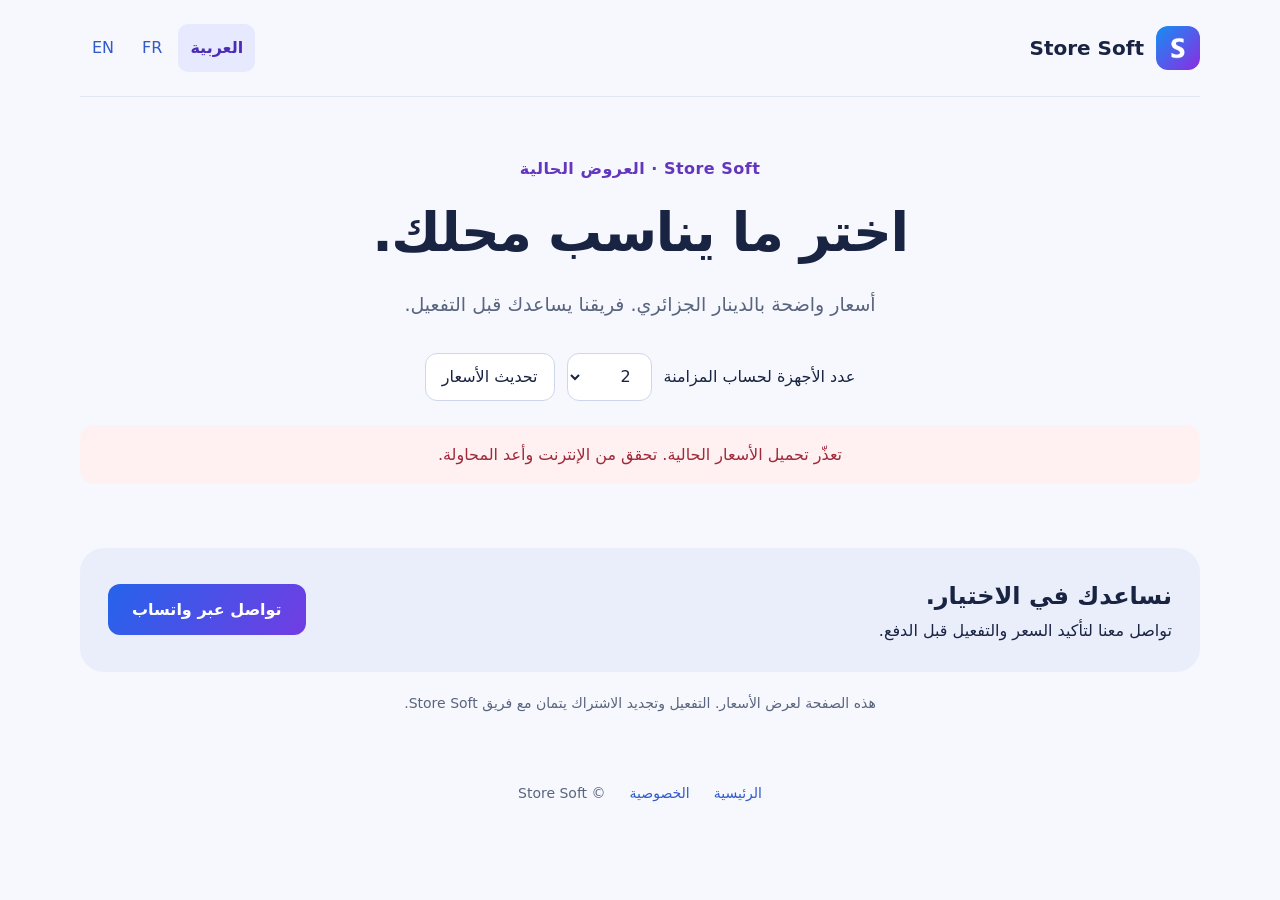
==== pricing/index.html @ 83c3d865 "Add live public pricing managed through Billing" ====
<!DOCTYPE html>
<html lang="ar" dir="rtl">
<head>
  <meta charset="utf-8" />
  <meta name="viewport" content="width=device-width, initial-scale=1" />
  <title>Store Soft — الأسعار والعروض</title>
  <meta name="description" content="الأسعار والعروض الحالية لـ Store Soft. تواصل معنا لاختيار العرض المناسب لمحلك." />
  <meta name="referrer" content="strict-origin-when-cross-origin" />
  <link rel="icon" type="image/png" href="/assets/icon.png" />
  <link rel="canonical" href="https://yousoft.site/pricing/" />
  <link rel="stylesheet" href="pricing.css?v=20261019" />
  <script src="pricing.js?v=20261019" defer></script>
</head>
<body>
  <header class="topbar wrap">
    <a class="brand" href="/" aria-label="Store Soft"><img src="/assets/icon.png" width="44" height="44" alt="" /><strong>Store Soft</strong></a>
    <nav aria-label="Language" class="languages">
      <a href="?lang=ar" lang="ar" data-lang="ar">العربية</a>
      <a href="?lang=fr" lang="fr" data-lang="fr">FR</a>
      <a href="?lang=en" lang="en" data-lang="en">EN</a>
    </nav>
  </header>
  <main class="wrap">
    <section class="intro">
      <p class="eyebrow" data-ui="eyebrow">Store Soft · العروض الحالية</p>
      <h1 data-ui="heading">اختر ما يناسب محلك.</h1>
      <p class="lead" data-ui="intro">أسعار واضحة بالدينار الجزائري. فريقنا يساعدك قبل التفعيل.</p>
    </section>
    <section class="price-controls" aria-label="Pricing">
      <label id="devicesLabel" for="devices" data-ui="devices">عدد الأجهزة لحساب المزامنة</label>
      <select id="devices" aria-labelledby="devicesLabel"><option value="2">2</option></select>
      <button id="refresh" type="button" data-ui="refresh">تحديث الأسعار</button>
    </section>
    <p id="status" role="status" aria-live="polite" data-ui="loading">جارٍ تحميل العروض…</p>
    <div id="offers" class="offers" aria-busy="true"></div>
    <noscript><p class="notice">فعّل JavaScript لعرض الأسعار الحالية. · Activez JavaScript pour voir les tarifs actuels. · Enable JavaScript to see current prices.</p></noscript>
    <aside class="support">
      <div><h2 data-ui="supportTitle">نساعدك في الاختيار.</h2><p data-ui="supportBody">تواصل معنا لتأكيد السعر والتفعيل قبل الدفع.</p></div>
      <a class="button" id="support" href="https://wa.me/213654338649" data-ui="contact">تواصل عبر واتساب</a>
    </aside>
    <p class="footnote" data-ui="separate">هذه الصفحة لعرض الأسعار. التفعيل وتجديد الاشتراك يتمان مع فريق Store Soft.</p>
  </main>
  <footer class="wrap"><a href="/" data-ui="home">الرئيسية</a><a href="/privacy.html" data-ui="privacy">الخصوصية</a><span>© Store Soft</span></footer>
</body>
</html>
---- pricing/pricing.css ----
:root { color-scheme: light; font-family: system-ui, -apple-system, "Segoe UI", sans-serif; color: #192442; background: #f6f8fd; --blue: #2563eb; --purple: #713de3; }
* { box-sizing: border-box; }
body { margin: 0; line-height: 1.7; }
a { color: #315aca; text-decoration: none; }
button, select { font: inherit; color: inherit; }
button, select, .button, .languages a, footer a { min-height: 48px; }
button, select { border: 1px solid #cdd6eb; border-radius: 12px; background: white; padding: 8px 16px; cursor: pointer; }
button:hover, .languages a:hover { background: #eef2ff; }
:focus-visible { outline: 3px solid #7543e6; outline-offset: 3px; }
.wrap { width: calc(100% - 40px); max-width: 1120px; margin: auto; }
.topbar { display: flex; justify-content: space-between; align-items: center; gap: 16px; padding-block: 24px; border-bottom: 1px solid #e1e6f3; }
.brand { display: flex; align-items: center; gap: 12px; color: #192442; font-size: 20px; white-space: nowrap; }
.brand img { border-radius: 12px; }
.languages { display: flex; gap: 4px; }
.languages a { padding: 10px 12px; border-radius: 10px; display: inline-flex; align-items: center; }
.languages a[aria-current="true"] { background: #e7eaff; color: #4b2db4; font-weight: 700; }
.intro { max-width: 820px; margin: 58px auto 32px; text-align: center; }
.eyebrow { color: #6336bd; font-weight: 700; letter-spacing: .03em; }
h1 { font-size: clamp(32px, 5vw, 54px); line-height: 1.3; margin: 12px 0 20px; letter-spacing: -.025em; }
.lead { color: #59647e; font-size: 19px; }
.price-controls { display: flex; justify-content: center; align-items: center; flex-wrap: wrap; gap: 12px; }
#devices { min-width: 84px; }
#status { text-align: center; color: #59647e; min-height: 28px; margin: 24px 0; }
#status.error { color: #9f2939; background: #fff0f1; padding: 16px; border-radius: 14px; }
.offers { display: flex; align-items: stretch; gap: 24px; flex-wrap: wrap; }
.offer { min-width: 0; flex: 1 1 350px; border: 1px solid #dce3f3; border-radius: 24px; background: #fff; padding: 32px; display: flex; flex-direction: column; box-shadow: 0 12px 40px #283f7710; overflow-wrap: anywhere; }
.offer[data-code="sync"] { border-color: #9272e9; border-top: 5px solid #7543e6; padding-top: 28px; }
.offer h2 { margin: 0 0 12px; font-size: 24px; line-height: 1.4; }
.description { color: #59647e; margin: 0 0 20px; }
.amount { font-size: clamp(30px, 4vw, 42px); color: #253e83; font-weight: 800; line-height: 1.25; margin: 12px 0 4px; font-variant-numeric: tabular-nums; }
.period { margin: 0; color: #59647e; }
.breakdown { padding: 16px; border-radius: 14px; background: #f3f5fc; font-size: 14px; margin-top: 16px; }
.breakdown p { margin: 4px 0; }
.billing-note { color: #59647e; font-size: 14px; }
.features { padding: 0; list-style: none; margin: 20px 0 28px; flex: 1; }
.features li { padding-block: 8px; padding-inline-start: 25px; position: relative; }
.features li::before { content: "✓"; position: absolute; inset-inline-start: 0; color: #6840c0; font-weight: 700; }
.button { display: inline-flex; align-items: center; justify-content: center; border-radius: 12px; padding: 12px 24px; background: linear-gradient(120deg, #2563eb, #713de3); color: white; font-weight: 700; text-align: center; }
.button:hover { filter: brightness(1.08); }
.support { margin: 40px 0 20px; padding: 28px; border-radius: 24px; background: #eaeefb; display: flex; align-items: center; justify-content: space-between; gap: 24px; }
.support h2, .support p { margin: 0; }
.footnote { color: #59647e; font-size: 14px; text-align: center; }
footer { display: flex; justify-content: center; flex-wrap: wrap; align-items: center; gap: 24px; padding-block: 40px; color: #59647e; font-size: 14px; }
footer a { display: inline-flex; align-items: center; }
@media (max-width: 599px) { .wrap { width: calc(100% - 32px); } .topbar { gap: 8px; flex-wrap: wrap; padding-block: 16px; } .brand { font-size: 18px; gap: 8px; } .languages a { padding-inline: 10px; } .intro { margin-top: 32px; } .lead { font-size: 17px; } .offer { padding: 24px; flex-basis: 100%; } .offer[data-code="sync"] { padding-top: 20px; } .price-controls label { flex-basis: 100%; text-align: center; } .support { flex-direction: column; align-items: stretch; padding: 24px; } }
@media (prefers-reduced-motion: no-preference) { .button { transition: filter .15s; } }
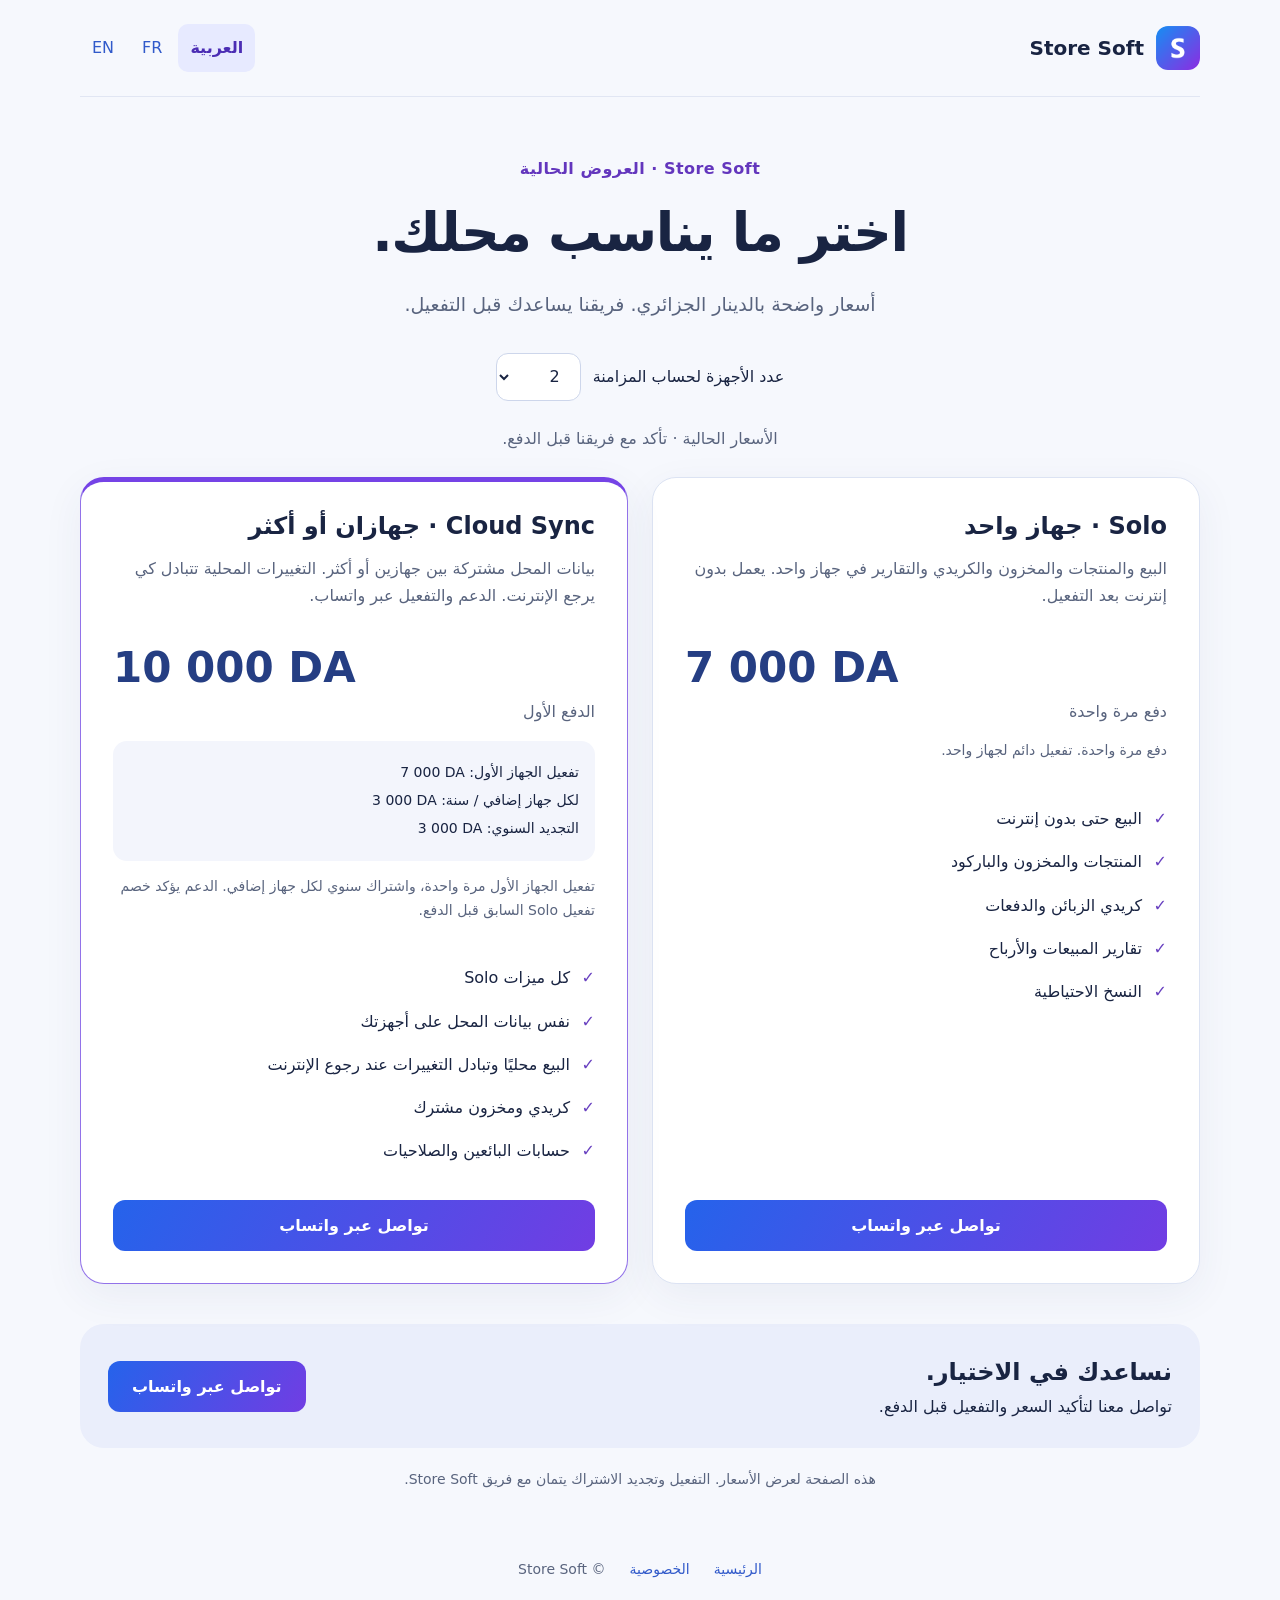
==== commit d433aedc: "Keep commercial pricing and features in the static website" ====
--- a/pricing/index.html
+++ b/pricing/index.html
@@ -8,8 +8,9 @@
   <meta name="referrer" content="strict-origin-when-cross-origin" />
   <link rel="icon" type="image/png" href="/assets/icon.png" />
   <link rel="canonical" href="https://yousoft.site/pricing/" />
-  <link rel="stylesheet" href="pricing.css?v=20261019" />
-  <script src="pricing.js?v=20261019" defer></script>
+  <link rel="stylesheet" href="pricing.css?v=20261019-compat" />
+  <script src="offers.js?v=20261019-static" defer></script>
+  <script src="pricing.js?v=20261019-static" defer></script>
 </head>
 <body>
   <header class="topbar wrap">
@@ -29,7 +30,6 @@
     <section class="price-controls" aria-label="Pricing">
       <label id="devicesLabel" for="devices" data-ui="devices">عدد الأجهزة لحساب المزامنة</label>
       <select id="devices" aria-labelledby="devicesLabel"><option value="2">2</option></select>
-      <button id="refresh" type="button" data-ui="refresh">تحديث الأسعار</button>
     </section>
     <p id="status" role="status" aria-live="polite" data-ui="loading">جارٍ تحميل العروض…</p>
     <div id="offers" class="offers" aria-busy="true"></div>
--- a/pricing/pricing.css
+++ b/pricing/pricing.css
@@ -8,7 +8,7 @@
 button:hover, .languages a:hover { background: #eef2ff; }
 :focus-visible { outline: 3px solid #7543e6; outline-offset: 3px; }
 .wrap { width: calc(100% - 40px); max-width: 1120px; margin: auto; }
-.topbar { display: flex; justify-content: space-between; align-items: center; gap: 16px; padding-block: 24px; border-bottom: 1px solid #e1e6f3; }
+.topbar { display: flex; justify-content: space-between; align-items: center; gap: 16px; padding: 24px 0; border-bottom: 1px solid #e1e6f3; }
 .brand { display: flex; align-items: center; gap: 12px; color: #192442; font-size: 20px; white-space: nowrap; }
 .brand img { border-radius: 12px; }
 .languages { display: flex; gap: 4px; }
@@ -16,31 +16,43 @@
 .languages a[aria-current="true"] { background: #e7eaff; color: #4b2db4; font-weight: 700; }
 .intro { max-width: 820px; margin: 58px auto 32px; text-align: center; }
 .eyebrow { color: #6336bd; font-weight: 700; letter-spacing: .03em; }
-h1 { font-size: clamp(32px, 5vw, 54px); line-height: 1.3; margin: 12px 0 20px; letter-spacing: -.025em; }
+h1 { font-size: 32px; font-size: clamp(32px, 5vw, 54px); line-height: 1.3; margin: 12px 0 20px; letter-spacing: -.025em; }
 .lead { color: #59647e; font-size: 19px; }
 .price-controls { display: flex; justify-content: center; align-items: center; flex-wrap: wrap; gap: 12px; }
 #devices { min-width: 84px; }
 #status { text-align: center; color: #59647e; min-height: 28px; margin: 24px 0; }
 #status.error { color: #9f2939; background: #fff0f1; padding: 16px; border-radius: 14px; }
 .offers { display: flex; align-items: stretch; gap: 24px; flex-wrap: wrap; }
-.offer { min-width: 0; flex: 1 1 350px; border: 1px solid #dce3f3; border-radius: 24px; background: #fff; padding: 32px; display: flex; flex-direction: column; box-shadow: 0 12px 40px #283f7710; overflow-wrap: anywhere; }
+.offer { min-width: 0; flex: 1 1 350px; border: 1px solid #dce3f3; border-radius: 24px; background: #fff; padding: 32px; display: flex; flex-direction: column; box-shadow: 0 12px 40px #283f7710; overflow-wrap: break-word; overflow-wrap: anywhere; }
 .offer[data-code="sync"] { border-color: #9272e9; border-top: 5px solid #7543e6; padding-top: 28px; }
 .offer h2 { margin: 0 0 12px; font-size: 24px; line-height: 1.4; }
 .description { color: #59647e; margin: 0 0 20px; }
-.amount { font-size: clamp(30px, 4vw, 42px); color: #253e83; font-weight: 800; line-height: 1.25; margin: 12px 0 4px; font-variant-numeric: tabular-nums; }
+.amount { font-size: 30px; font-size: clamp(30px, 4vw, 42px); color: #253e83; font-weight: 800; line-height: 1.25; margin: 12px 0 4px; font-variant-numeric: tabular-nums; }
 .period { margin: 0; color: #59647e; }
 .breakdown { padding: 16px; border-radius: 14px; background: #f3f5fc; font-size: 14px; margin-top: 16px; }
 .breakdown p { margin: 4px 0; }
 .billing-note { color: #59647e; font-size: 14px; }
 .features { padding: 0; list-style: none; margin: 20px 0 28px; flex: 1; }
-.features li { padding-block: 8px; padding-inline-start: 25px; position: relative; }
-.features li::before { content: "✓"; position: absolute; inset-inline-start: 0; color: #6840c0; font-weight: 700; }
+.features li { padding: 8px 0 8px 25px; position: relative; }
+.features li::before { content: "✓"; position: absolute; left: 0; color: #6840c0; font-weight: 700; }
+[dir="rtl"] .features li { padding-right: 25px; padding-left: 0; }
+[dir="rtl"] .features li::before { left: auto; right: 0; }
 .button { display: inline-flex; align-items: center; justify-content: center; border-radius: 12px; padding: 12px 24px; background: linear-gradient(120deg, #2563eb, #713de3); color: white; font-weight: 700; text-align: center; }
 .button:hover { filter: brightness(1.08); }
 .support { margin: 40px 0 20px; padding: 28px; border-radius: 24px; background: #eaeefb; display: flex; align-items: center; justify-content: space-between; gap: 24px; }
 .support h2, .support p { margin: 0; }
 .footnote { color: #59647e; font-size: 14px; text-align: center; }
-footer { display: flex; justify-content: center; flex-wrap: wrap; align-items: center; gap: 24px; padding-block: 40px; color: #59647e; font-size: 14px; }
+footer { display: flex; justify-content: center; flex-wrap: wrap; align-items: center; gap: 24px; padding: 40px 0; color: #59647e; font-size: 14px; }
 footer a { display: inline-flex; align-items: center; }
-@media (max-width: 599px) { .wrap { width: calc(100% - 32px); } .topbar { gap: 8px; flex-wrap: wrap; padding-block: 16px; } .brand { font-size: 18px; gap: 8px; } .languages a { padding-inline: 10px; } .intro { margin-top: 32px; } .lead { font-size: 17px; } .offer { padding: 24px; flex-basis: 100%; } .offer[data-code="sync"] { padding-top: 20px; } .price-controls label { flex-basis: 100%; text-align: center; } .support { flex-direction: column; align-items: stretch; padding: 24px; } }
+@media (max-width: 599px) { .wrap { width: calc(100% - 32px); } .topbar { gap: 8px; flex-wrap: wrap; padding: 16px 0; } .brand { font-size: 18px; gap: 8px; } .languages a { padding: 10px; } .intro { margin-top: 32px; } .lead { font-size: 17px; } .offer { padding: 24px; flex-basis: 100%; } .offer[data-code="sync"] { padding-top: 20px; } .price-controls label { flex-basis: 100%; text-align: center; } .support { flex-direction: column; align-items: stretch; padding: 24px; } }
+/* Android's original WebView lacks flex gap and logical spacing. */
+@supports not (gap: 1px) {
+  .brand img { margin: 0 6px; }
+  .languages a { margin: 0 2px; }
+  .price-controls > * { margin: 6px; }
+  .offers { display: block; }
+  .offer { margin-bottom: 24px; }
+  .support > * { margin: 6px; }
+  footer > * { margin: 0 12px; }
+}
 @media (prefers-reduced-motion: no-preference) { .button { transition: filter .15s; } }
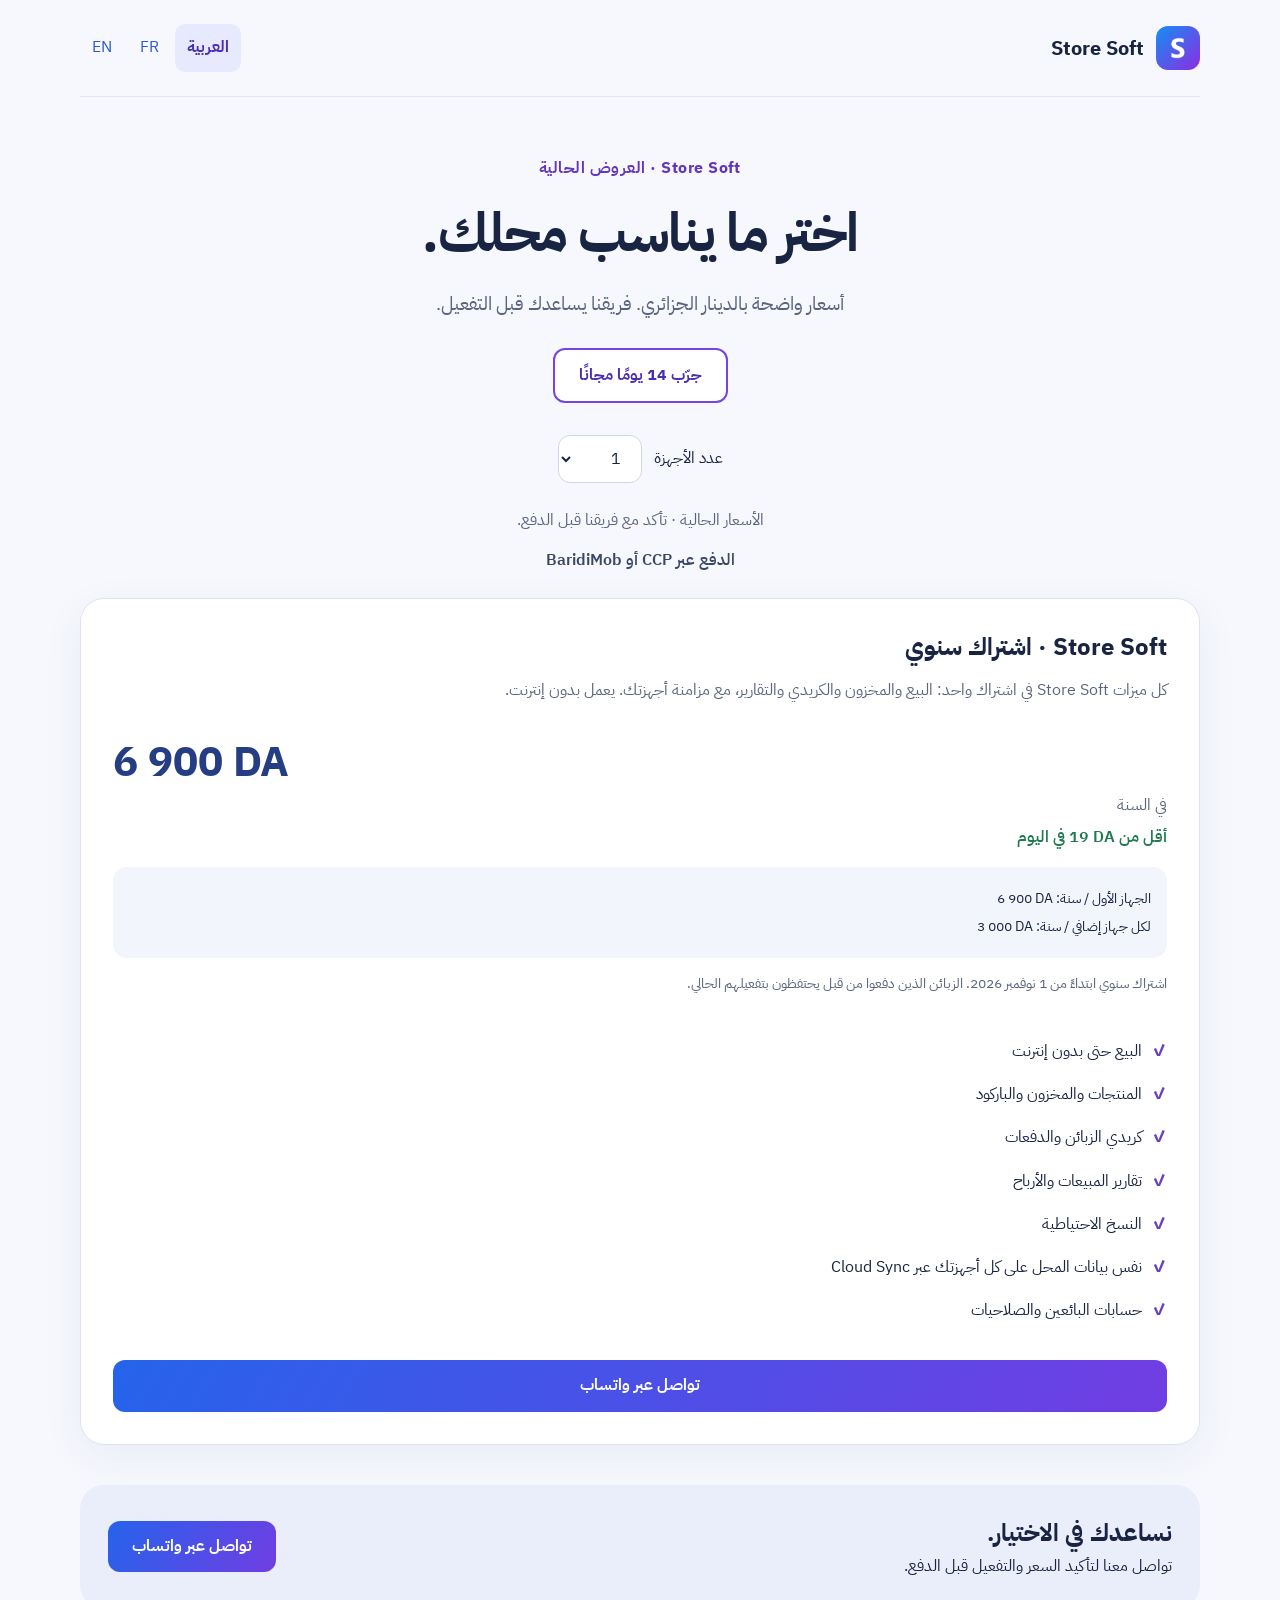
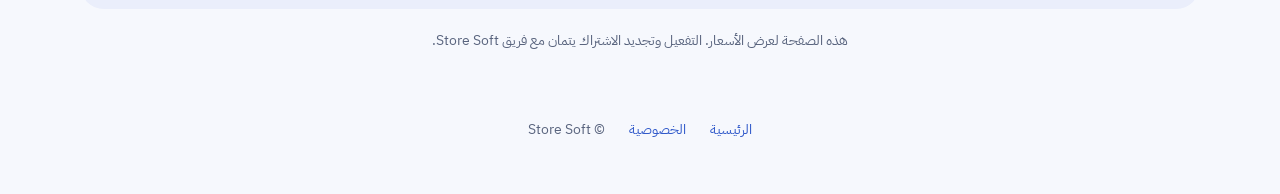
==== commit ea37854c: "Yearly pricing from 1 November 2026 and the app font on every page - Pricing: lifetime offer (7,000 " ====
--- a/pricing/index.html
+++ b/pricing/index.html
@@ -8,9 +8,10 @@
   <meta name="referrer" content="strict-origin-when-cross-origin" />
   <link rel="icon" type="image/png" href="/assets/icon.png" />
   <link rel="canonical" href="https://yousoft.site/pricing/" />
-  <link rel="stylesheet" href="pricing.css?v=20261019-compat" />
-  <script src="offers.js?v=20261019-static" defer></script>
-  <script src="pricing.js?v=20261019-static" defer></script>
+  <link rel="stylesheet" href="/assets/fonts/plex.css?v=20261101" />
+  <link rel="stylesheet" href="pricing.css?v=20261101-yearly" />
+  <script src="offers.js?v=20261101-yearly" defer></script>
+  <script src="pricing.js?v=20261101-yearly" defer></script>
 </head>
 <body>
   <header class="topbar wrap">
@@ -26,12 +27,14 @@
       <p class="eyebrow" data-ui="eyebrow">Store Soft · العروض الحالية</p>
       <h1 data-ui="heading">اختر ما يناسب محلك.</h1>
       <p class="lead" data-ui="intro">أسعار واضحة بالدينار الجزائري. فريقنا يساعدك قبل التفعيل.</p>
+      <a class="button secondary" id="trial" href="https://play.google.com/store/apps/details?id=com.yousoft.storesoft&amp;referrer=utm_source%3Dpricing" data-ui="trial">جرّب 14 يومًا مجانًا</a>
     </section>
     <section class="price-controls" aria-label="Pricing">
-      <label id="devicesLabel" for="devices" data-ui="devices">عدد الأجهزة لحساب المزامنة</label>
-      <select id="devices" aria-labelledby="devicesLabel"><option value="2">2</option></select>
+      <label id="devicesLabel" for="devices" data-ui="devices">عدد الأجهزة</label>
+      <select id="devices" aria-labelledby="devicesLabel"><option value="1">1</option></select>
     </section>
     <p id="status" role="status" aria-live="polite" data-ui="loading">جارٍ تحميل العروض…</p>
+    <p class="payment" data-ui="payment">الدفع عبر CCP أو BaridiMob</p>
     <div id="offers" class="offers" aria-busy="true"></div>
     <noscript><p class="notice">فعّل JavaScript لعرض الأسعار الحالية. · Activez JavaScript pour voir les tarifs actuels. · Enable JavaScript to see current prices.</p></noscript>
     <aside class="support">
--- a/assets/fonts/plex.css
+++ b/assets/fonts/plex.css
@@ -0,0 +1,5 @@
+/* IBM Plex Sans Arabic, the Store Soft app font (SIL OFL, see IBMPlexSansArabic-OFL.txt). Self-hosted: no Google Fonts request. */
+@font-face { font-family: "IBM Plex Sans Arabic"; font-style: normal; font-weight: 400; font-display: swap; src: url("IBMPlexSansArabic-Regular.woff2") format("woff2"); }
+@font-face { font-family: "IBM Plex Sans Arabic"; font-style: normal; font-weight: 500; font-display: swap; src: url("IBMPlexSansArabic-Medium.woff2") format("woff2"); }
+@font-face { font-family: "IBM Plex Sans Arabic"; font-style: normal; font-weight: 600; font-display: swap; src: url("IBMPlexSansArabic-SemiBold.woff2") format("woff2"); }
+@font-face { font-family: "IBM Plex Sans Arabic"; font-style: normal; font-weight: 700 900; font-display: swap; src: url("IBMPlexSansArabic-Bold.woff2") format("woff2"); }
--- a/pricing/pricing.css
+++ b/pricing/pricing.css
@@ -1,4 +1,4 @@
-:root { color-scheme: light; font-family: system-ui, -apple-system, "Segoe UI", sans-serif; color: #192442; background: #f6f8fd; --blue: #2563eb; --purple: #713de3; }
+:root { color-scheme: light; font-family: "IBM Plex Sans Arabic", system-ui, -apple-system, "Segoe UI", sans-serif; color: #192442; background: #f6f8fd; --blue: #2563eb; --purple: #713de3; }
 * { box-sizing: border-box; }
 body { margin: 0; line-height: 1.7; }
 a { color: #315aca; text-decoration: none; }
@@ -24,7 +24,13 @@
 #status.error { color: #9f2939; background: #fff0f1; padding: 16px; border-radius: 14px; }
 .offers { display: flex; align-items: stretch; gap: 24px; flex-wrap: wrap; }
 .offer { min-width: 0; flex: 1 1 350px; border: 1px solid #dce3f3; border-radius: 24px; background: #fff; padding: 32px; display: flex; flex-direction: column; box-shadow: 0 12px 40px #283f7710; overflow-wrap: break-word; overflow-wrap: anywhere; }
-.offer[data-code="sync"] { border-color: #9272e9; border-top: 5px solid #7543e6; padding-top: 28px; }
+.offer[data-code="lifetime"] { border-color: #9272e9; border-top: 5px solid #7543e6; padding-top: 28px; }
+.badge { align-self: flex-start; margin: 0 0 12px; padding: 4px 12px; border-radius: 999px; background: #fff1e6; color: #a1460a; font-size: 14px; font-weight: 700; }
+.per-day { margin: 4px 0 0; color: #1f7a4d; font-weight: 600; }
+.payment { text-align: center; color: #3b4766; font-weight: 600; margin: -12px 0 24px; }
+.intro .button { margin-top: 8px; }
+.button.secondary { background: #fff; color: #4b2db4; border: 2px solid #7543e6; }
+.button.secondary:hover { background: #f3efff; filter: none; }
 .offer h2 { margin: 0 0 12px; font-size: 24px; line-height: 1.4; }
 .description { color: #59647e; margin: 0 0 20px; }
 .amount { font-size: 30px; font-size: clamp(30px, 4vw, 42px); color: #253e83; font-weight: 800; line-height: 1.25; margin: 12px 0 4px; font-variant-numeric: tabular-nums; }
@@ -44,7 +50,7 @@
 .footnote { color: #59647e; font-size: 14px; text-align: center; }
 footer { display: flex; justify-content: center; flex-wrap: wrap; align-items: center; gap: 24px; padding: 40px 0; color: #59647e; font-size: 14px; }
 footer a { display: inline-flex; align-items: center; }
-@media (max-width: 599px) { .wrap { width: calc(100% - 32px); } .topbar { gap: 8px; flex-wrap: wrap; padding: 16px 0; } .brand { font-size: 18px; gap: 8px; } .languages a { padding: 10px; } .intro { margin-top: 32px; } .lead { font-size: 17px; } .offer { padding: 24px; flex-basis: 100%; } .offer[data-code="sync"] { padding-top: 20px; } .price-controls label { flex-basis: 100%; text-align: center; } .support { flex-direction: column; align-items: stretch; padding: 24px; } }
+@media (max-width: 599px) { .wrap { width: calc(100% - 32px); } .topbar { gap: 8px; flex-wrap: wrap; padding: 16px 0; } .brand { font-size: 18px; gap: 8px; } .languages a { padding: 10px; } .intro { margin-top: 32px; } .lead { font-size: 17px; } .offer { padding: 24px; flex-basis: 100%; } .offer[data-code="lifetime"] { padding-top: 20px; } .price-controls label { flex-basis: 100%; text-align: center; } .support { flex-direction: column; align-items: stretch; padding: 24px; } }
 /* Android's original WebView lacks flex gap and logical spacing. */
 @supports not (gap: 1px) {
   .brand img { margin: 0 6px; }
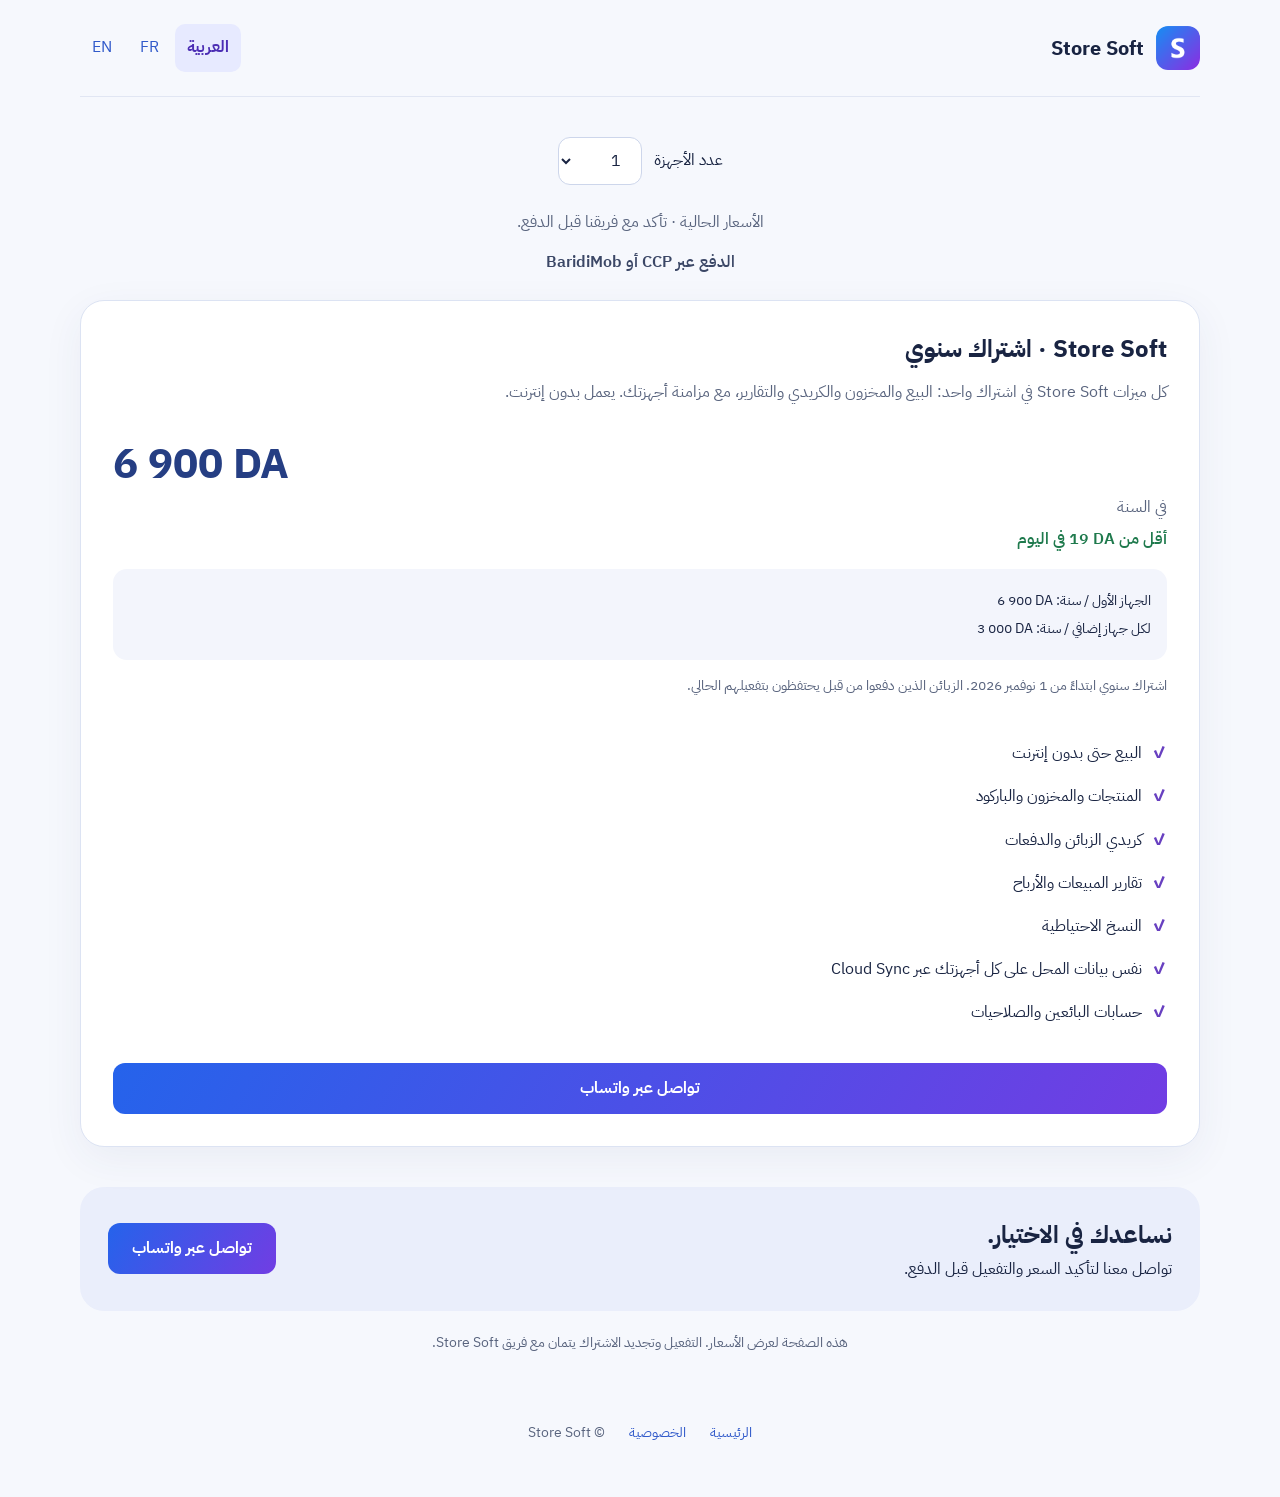
==== commit 3da43309: "Remove the top text and trial button from the pricing page Co-Authored-By: Claude Opus 5.5 <noreply@" ====
--- a/pricing/index.html
+++ b/pricing/index.html
@@ -9,9 +9,9 @@
   <link rel="icon" type="image/png" href="/assets/icon.png" />
   <link rel="canonical" href="https://yousoft.site/pricing/" />
   <link rel="stylesheet" href="/assets/fonts/plex.css?v=20261101" />
-  <link rel="stylesheet" href="pricing.css?v=20261101-yearly" />
+  <link rel="stylesheet" href="pricing.css?v=20261023-nointro" />
   <script src="offers.js?v=20261101-yearly" defer></script>
-  <script src="pricing.js?v=20261101-yearly" defer></script>
+  <script src="pricing.js?v=20261023-nointro" defer></script>
 </head>
 <body>
   <header class="topbar wrap">
@@ -23,12 +23,6 @@
     </nav>
   </header>
   <main class="wrap">
-    <section class="intro">
-      <p class="eyebrow" data-ui="eyebrow">Store Soft · العروض الحالية</p>
-      <h1 data-ui="heading">اختر ما يناسب محلك.</h1>
-      <p class="lead" data-ui="intro">أسعار واضحة بالدينار الجزائري. فريقنا يساعدك قبل التفعيل.</p>
-      <a class="button secondary" id="trial" href="https://play.google.com/store/apps/details?id=com.yousoft.storesoft&amp;referrer=utm_source%3Dpricing" data-ui="trial">جرّب 14 يومًا مجانًا</a>
-    </section>
     <section class="price-controls" aria-label="Pricing">
       <label id="devicesLabel" for="devices" data-ui="devices">عدد الأجهزة</label>
       <select id="devices" aria-labelledby="devicesLabel"><option value="1">1</option></select>
--- a/pricing/pricing.css
+++ b/pricing/pricing.css
@@ -14,11 +14,7 @@
 .languages { display: flex; gap: 4px; }
 .languages a { padding: 10px 12px; border-radius: 10px; display: inline-flex; align-items: center; }
 .languages a[aria-current="true"] { background: #e7eaff; color: #4b2db4; font-weight: 700; }
-.intro { max-width: 820px; margin: 58px auto 32px; text-align: center; }
-.eyebrow { color: #6336bd; font-weight: 700; letter-spacing: .03em; }
-h1 { font-size: 32px; font-size: clamp(32px, 5vw, 54px); line-height: 1.3; margin: 12px 0 20px; letter-spacing: -.025em; }
-.lead { color: #59647e; font-size: 19px; }
-.price-controls { display: flex; justify-content: center; align-items: center; flex-wrap: wrap; gap: 12px; }
+.price-controls { margin-top: 40px; display: flex; justify-content: center; align-items: center; flex-wrap: wrap; gap: 12px; }
 #devices { min-width: 84px; }
 #status { text-align: center; color: #59647e; min-height: 28px; margin: 24px 0; }
 #status.error { color: #9f2939; background: #fff0f1; padding: 16px; border-radius: 14px; }
@@ -28,9 +24,6 @@
 .badge { align-self: flex-start; margin: 0 0 12px; padding: 4px 12px; border-radius: 999px; background: #fff1e6; color: #a1460a; font-size: 14px; font-weight: 700; }
 .per-day { margin: 4px 0 0; color: #1f7a4d; font-weight: 600; }
 .payment { text-align: center; color: #3b4766; font-weight: 600; margin: -12px 0 24px; }
-.intro .button { margin-top: 8px; }
-.button.secondary { background: #fff; color: #4b2db4; border: 2px solid #7543e6; }
-.button.secondary:hover { background: #f3efff; filter: none; }
 .offer h2 { margin: 0 0 12px; font-size: 24px; line-height: 1.4; }
 .description { color: #59647e; margin: 0 0 20px; }
 .amount { font-size: 30px; font-size: clamp(30px, 4vw, 42px); color: #253e83; font-weight: 800; line-height: 1.25; margin: 12px 0 4px; font-variant-numeric: tabular-nums; }
@@ -50,7 +43,7 @@
 .footnote { color: #59647e; font-size: 14px; text-align: center; }
 footer { display: flex; justify-content: center; flex-wrap: wrap; align-items: center; gap: 24px; padding: 40px 0; color: #59647e; font-size: 14px; }
 footer a { display: inline-flex; align-items: center; }
-@media (max-width: 599px) { .wrap { width: calc(100% - 32px); } .topbar { gap: 8px; flex-wrap: wrap; padding: 16px 0; } .brand { font-size: 18px; gap: 8px; } .languages a { padding: 10px; } .intro { margin-top: 32px; } .lead { font-size: 17px; } .offer { padding: 24px; flex-basis: 100%; } .offer[data-code="lifetime"] { padding-top: 20px; } .price-controls label { flex-basis: 100%; text-align: center; } .support { flex-direction: column; align-items: stretch; padding: 24px; } }
+@media (max-width: 599px) { .wrap { width: calc(100% - 32px); } .topbar { gap: 8px; flex-wrap: wrap; padding: 16px 0; } .brand { font-size: 18px; gap: 8px; } .languages a { padding: 10px; } .offer { padding: 24px; flex-basis: 100%; } .offer[data-code="lifetime"] { padding-top: 20px; } .price-controls label { flex-basis: 100%; text-align: center; } .support { flex-direction: column; align-items: stretch; padding: 24px; } }
 /* Android's original WebView lacks flex gap and logical spacing. */
 @supports not (gap: 1px) {
   .brand img { margin: 0 6px; }
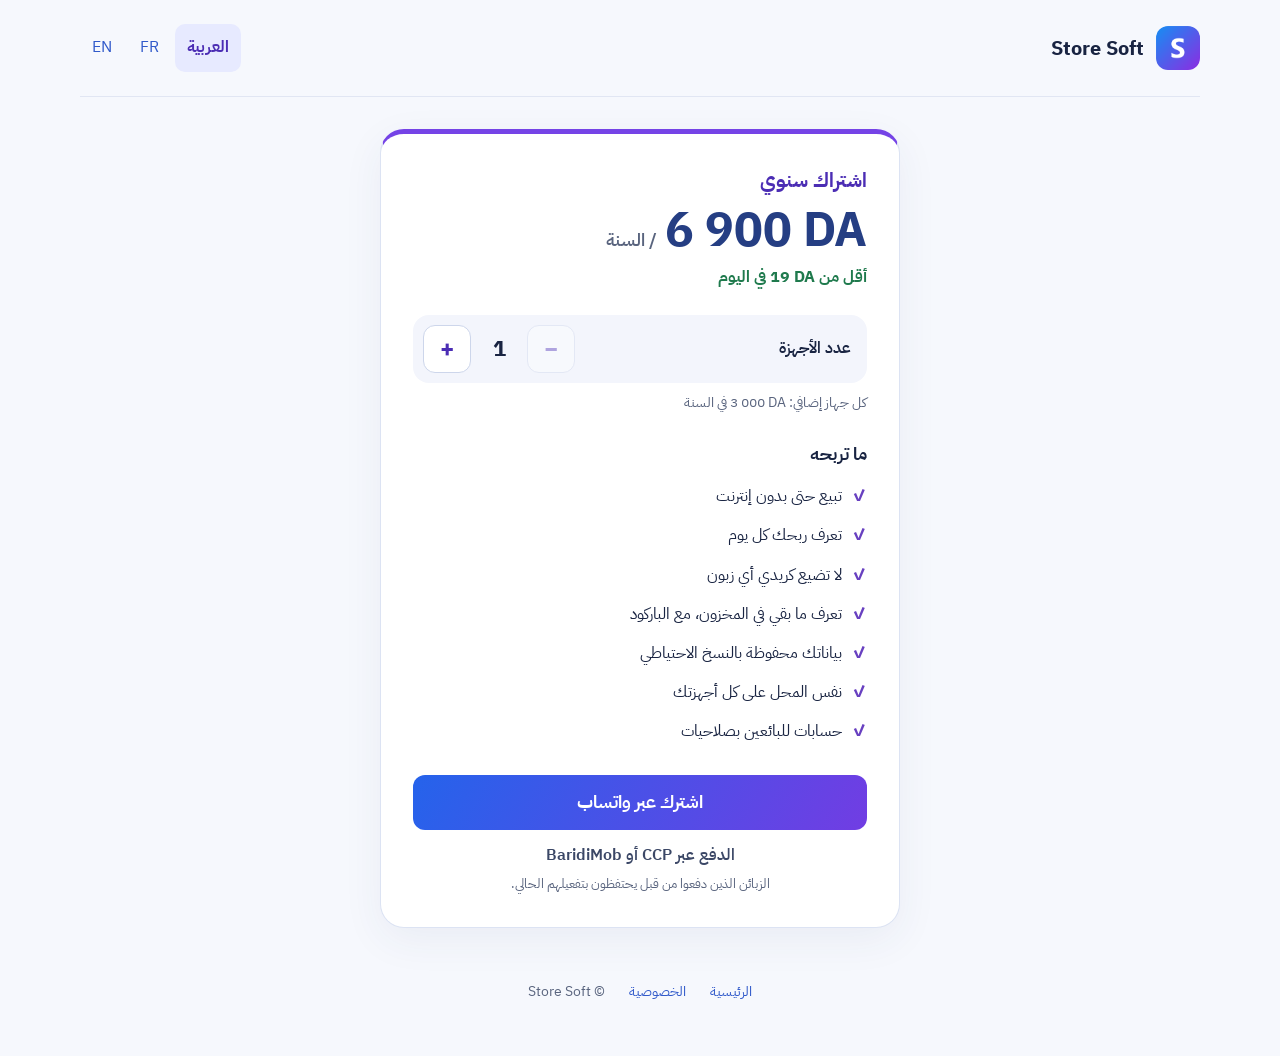
==== commit 384b6408: "Simplify the pricing page: one clear card, device stepper and lifetime strip Co-Authored-By: Claude " ====
--- a/pricing/index.html
+++ b/pricing/index.html
@@ -9,9 +9,9 @@
   <link rel="icon" type="image/png" href="/assets/icon.png" />
   <link rel="canonical" href="https://yousoft.site/pricing/" />
   <link rel="stylesheet" href="/assets/fonts/plex.css?v=20261101" />
-  <link rel="stylesheet" href="pricing.css?v=20261023-nointro" />
-  <script src="offers.js?v=20261101-yearly" defer></script>
-  <script src="pricing.js?v=20261023-nointro" defer></script>
+  <link rel="stylesheet" href="pricing.css?v=20261023-simple" />
+  <script src="offers.js?v=20261023-simple" defer></script>
+  <script src="pricing.js?v=20261023-simple" defer></script>
 </head>
 <body>
   <header class="topbar wrap">
@@ -23,19 +23,14 @@
     </nav>
   </header>
   <main class="wrap">
-    <section class="price-controls" aria-label="Pricing">
-      <label id="devicesLabel" for="devices" data-ui="devices">عدد الأجهزة</label>
-      <select id="devices" aria-labelledby="devicesLabel"><option value="1">1</option></select>
-    </section>
     <p id="status" role="status" aria-live="polite" data-ui="loading">جارٍ تحميل العروض…</p>
-    <p class="payment" data-ui="payment">الدفع عبر CCP أو BaridiMob</p>
+    <div id="last" class="last" hidden></div>
     <div id="offers" class="offers" aria-busy="true"></div>
     <noscript><p class="notice">فعّل JavaScript لعرض الأسعار الحالية. · Activez JavaScript pour voir les tarifs actuels. · Enable JavaScript to see current prices.</p></noscript>
-    <aside class="support">
+    <aside class="support" id="help">
       <div><h2 data-ui="supportTitle">نساعدك في الاختيار.</h2><p data-ui="supportBody">تواصل معنا لتأكيد السعر والتفعيل قبل الدفع.</p></div>
       <a class="button" id="support" href="https://wa.me/213654338649" data-ui="contact">تواصل عبر واتساب</a>
     </aside>
-    <p class="footnote" data-ui="separate">هذه الصفحة لعرض الأسعار. التفعيل وتجديد الاشتراك يتمان مع فريق Store Soft.</p>
   </main>
   <footer class="wrap"><a href="/" data-ui="home">الرئيسية</a><a href="/privacy.html" data-ui="privacy">الخصوصية</a><span>© Store Soft</span></footer>
 </body>
--- a/pricing/pricing.css
+++ b/pricing/pricing.css
@@ -1,10 +1,11 @@
 :root { color-scheme: light; font-family: "IBM Plex Sans Arabic", system-ui, -apple-system, "Segoe UI", sans-serif; color: #192442; background: #f6f8fd; --blue: #2563eb; --purple: #713de3; }
 * { box-sizing: border-box; }
+[hidden] { display: none !important; }
 body { margin: 0; line-height: 1.7; }
 a { color: #315aca; text-decoration: none; }
-button, select { font: inherit; color: inherit; }
-button, select, .button, .languages a, footer a { min-height: 48px; }
-button, select { border: 1px solid #cdd6eb; border-radius: 12px; background: white; padding: 8px 16px; cursor: pointer; }
+button { font: inherit; color: inherit; }
+button, .button, .languages a, footer a { min-height: 48px; }
+button { border: 1px solid #cdd6eb; border-radius: 12px; background: white; padding: 8px 16px; cursor: pointer; }
 button:hover, .languages a:hover { background: #eef2ff; }
 :focus-visible { outline: 3px solid #7543e6; outline-offset: 3px; }
 .wrap { width: calc(100% - 40px); max-width: 1120px; margin: auto; }
@@ -14,43 +15,55 @@
 .languages { display: flex; gap: 4px; }
 .languages a { padding: 10px 12px; border-radius: 10px; display: inline-flex; align-items: center; }
 .languages a[aria-current="true"] { background: #e7eaff; color: #4b2db4; font-weight: 700; }
-.price-controls { margin-top: 40px; display: flex; justify-content: center; align-items: center; flex-wrap: wrap; gap: 12px; }
-#devices { min-width: 84px; }
-#status { text-align: center; color: #59647e; min-height: 28px; margin: 24px 0; }
+main { padding-top: 32px; }
+#status { text-align: center; color: #59647e; min-height: 28px; margin: 0 0 24px; }
+#status:empty { display: none; }
 #status.error { color: #9f2939; background: #fff0f1; padding: 16px; border-radius: 14px; }
-.offers { display: flex; align-items: stretch; gap: 24px; flex-wrap: wrap; }
-.offer { min-width: 0; flex: 1 1 350px; border: 1px solid #dce3f3; border-radius: 24px; background: #fff; padding: 32px; display: flex; flex-direction: column; box-shadow: 0 12px 40px #283f7710; overflow-wrap: break-word; overflow-wrap: anywhere; }
-.offer[data-code="lifetime"] { border-color: #9272e9; border-top: 5px solid #7543e6; padding-top: 28px; }
-.badge { align-self: flex-start; margin: 0 0 12px; padding: 4px 12px; border-radius: 999px; background: #fff1e6; color: #a1460a; font-size: 14px; font-weight: 700; }
-.per-day { margin: 4px 0 0; color: #1f7a4d; font-weight: 600; }
-.payment { text-align: center; color: #3b4766; font-weight: 600; margin: -12px 0 24px; }
-.offer h2 { margin: 0 0 12px; font-size: 24px; line-height: 1.4; }
-.description { color: #59647e; margin: 0 0 20px; }
-.amount { font-size: 30px; font-size: clamp(30px, 4vw, 42px); color: #253e83; font-weight: 800; line-height: 1.25; margin: 12px 0 4px; font-variant-numeric: tabular-nums; }
-.period { margin: 0; color: #59647e; }
-.breakdown { padding: 16px; border-radius: 14px; background: #f3f5fc; font-size: 14px; margin-top: 16px; }
-.breakdown p { margin: 4px 0; }
-.billing-note { color: #59647e; font-size: 14px; }
-.features { padding: 0; list-style: none; margin: 20px 0 28px; flex: 1; }
-.features li { padding: 8px 0 8px 25px; position: relative; }
+.last, .offer { width: 100%; max-width: 520px; margin-left: auto; margin-right: auto; }
+.last { margin-bottom: 16px; }
+.last-offer { display: flex; flex-direction: column; gap: 8px; padding: 14px 18px; border-radius: 16px; border: 1px solid #f3c79c; background: #fff6ec; color: #6b3508; overflow-wrap: break-word; overflow-wrap: anywhere; }
+.last-offer:hover { background: #ffefdd; }
+.last-title { font-weight: 700; }
+.last-row { display: flex; align-items: center; justify-content: space-between; flex-wrap: wrap; gap: 8px; }
+.ask { color: #4b2db4; font-weight: 700; font-size: 15px; }
+.badge { padding: 4px 12px; border-radius: 999px; background: #ffe2c7; color: #a1460a; font-size: 14px; font-weight: 700; }
+.offers { display: flex; justify-content: center; }
+.offer { border: 1px solid #dce3f3; border-top: 5px solid #7543e6; border-radius: 24px; background: #fff; padding: 32px; display: flex; flex-direction: column; box-shadow: 0 12px 40px #283f7710; overflow-wrap: break-word; overflow-wrap: anywhere; }
+.offer h2 { margin: 0; font-size: 20px; line-height: 1.4; color: #4b2db4; }
+.price { margin: 8px 0 0; display: flex; align-items: baseline; flex-wrap: wrap; gap: 8px; }
+.amount { font-size: 38px; font-size: clamp(38px, 6vw, 48px); color: #253e83; font-weight: 800; line-height: 1.2; font-variant-numeric: tabular-nums; }
+.period { color: #59647e; font-size: 18px; font-weight: 600; }
+.per-day { margin: 4px 0 0; color: #1f7a4d; font-weight: 700; }
+.devices { margin: 24px 0 8px; padding: 10px 10px 10px 16px; border-radius: 16px; background: #f3f5fc; display: flex; align-items: center; justify-content: space-between; flex-wrap: wrap; gap: 12px; }
+[dir="rtl"] .devices { padding: 10px 16px 10px 10px; }
+.devices-label { font-weight: 600; }
+.stepper { display: flex; align-items: center; gap: 8px; }
+.stepper button { width: 48px; height: 48px; padding: 0; font-size: 24px; font-weight: 700; line-height: 1; color: #4b2db4; }
+.stepper button:disabled { opacity: .4; cursor: default; background: white; }
+.count { min-width: 40px; text-align: center; font-size: 22px; font-weight: 800; font-variant-numeric: tabular-nums; }
+.extra { margin: 0; color: #59647e; font-size: 14px; }
+.gains { margin: 24px 0 0; font-size: 18px; }
+.features { padding: 0; list-style: none; margin: 8px 0 24px; }
+.features li { padding: 6px 0 6px 25px; position: relative; }
 .features li::before { content: "✓"; position: absolute; left: 0; color: #6840c0; font-weight: 700; }
 [dir="rtl"] .features li { padding-right: 25px; padding-left: 0; }
 [dir="rtl"] .features li::before { left: auto; right: 0; }
 .button { display: inline-flex; align-items: center; justify-content: center; border-radius: 12px; padding: 12px 24px; background: linear-gradient(120deg, #2563eb, #713de3); color: white; font-weight: 700; text-align: center; }
 .button:hover { filter: brightness(1.08); }
+.offer .button { width: 100%; font-size: 18px; }
+.payment { text-align: center; color: #3b4766; font-weight: 600; margin: 12px 0 0; }
+.billing-note { color: #59647e; font-size: 13px; text-align: center; margin: 4px 0 0; }
 .support { margin: 40px 0 20px; padding: 28px; border-radius: 24px; background: #eaeefb; display: flex; align-items: center; justify-content: space-between; gap: 24px; }
 .support h2, .support p { margin: 0; }
-.footnote { color: #59647e; font-size: 14px; text-align: center; }
 footer { display: flex; justify-content: center; flex-wrap: wrap; align-items: center; gap: 24px; padding: 40px 0; color: #59647e; font-size: 14px; }
 footer a { display: inline-flex; align-items: center; }
-@media (max-width: 599px) { .wrap { width: calc(100% - 32px); } .topbar { gap: 8px; flex-wrap: wrap; padding: 16px 0; } .brand { font-size: 18px; gap: 8px; } .languages a { padding: 10px; } .offer { padding: 24px; flex-basis: 100%; } .offer[data-code="lifetime"] { padding-top: 20px; } .price-controls label { flex-basis: 100%; text-align: center; } .support { flex-direction: column; align-items: stretch; padding: 24px; } }
+@media (max-width: 599px) { .wrap { width: calc(100% - 32px); } .topbar { gap: 8px; flex-wrap: wrap; padding: 16px 0; } .brand { font-size: 18px; gap: 8px; } .languages a { padding: 10px; } main { padding-top: 20px; } .offer { padding: 24px 20px; } .support { flex-direction: column; align-items: stretch; padding: 24px; } }
 /* Android's original WebView lacks flex gap and logical spacing. */
 @supports not (gap: 1px) {
   .brand img { margin: 0 6px; }
   .languages a { margin: 0 2px; }
-  .price-controls > * { margin: 6px; }
-  .offers { display: block; }
-  .offer { margin-bottom: 24px; }
+  .last-offer > * { margin: 4px 0; }
+  .last-row > *, .price > *, .devices > *, .stepper > * { margin: 4px; }
   .support > * { margin: 6px; }
   footer > * { margin: 0 12px; }
 }
